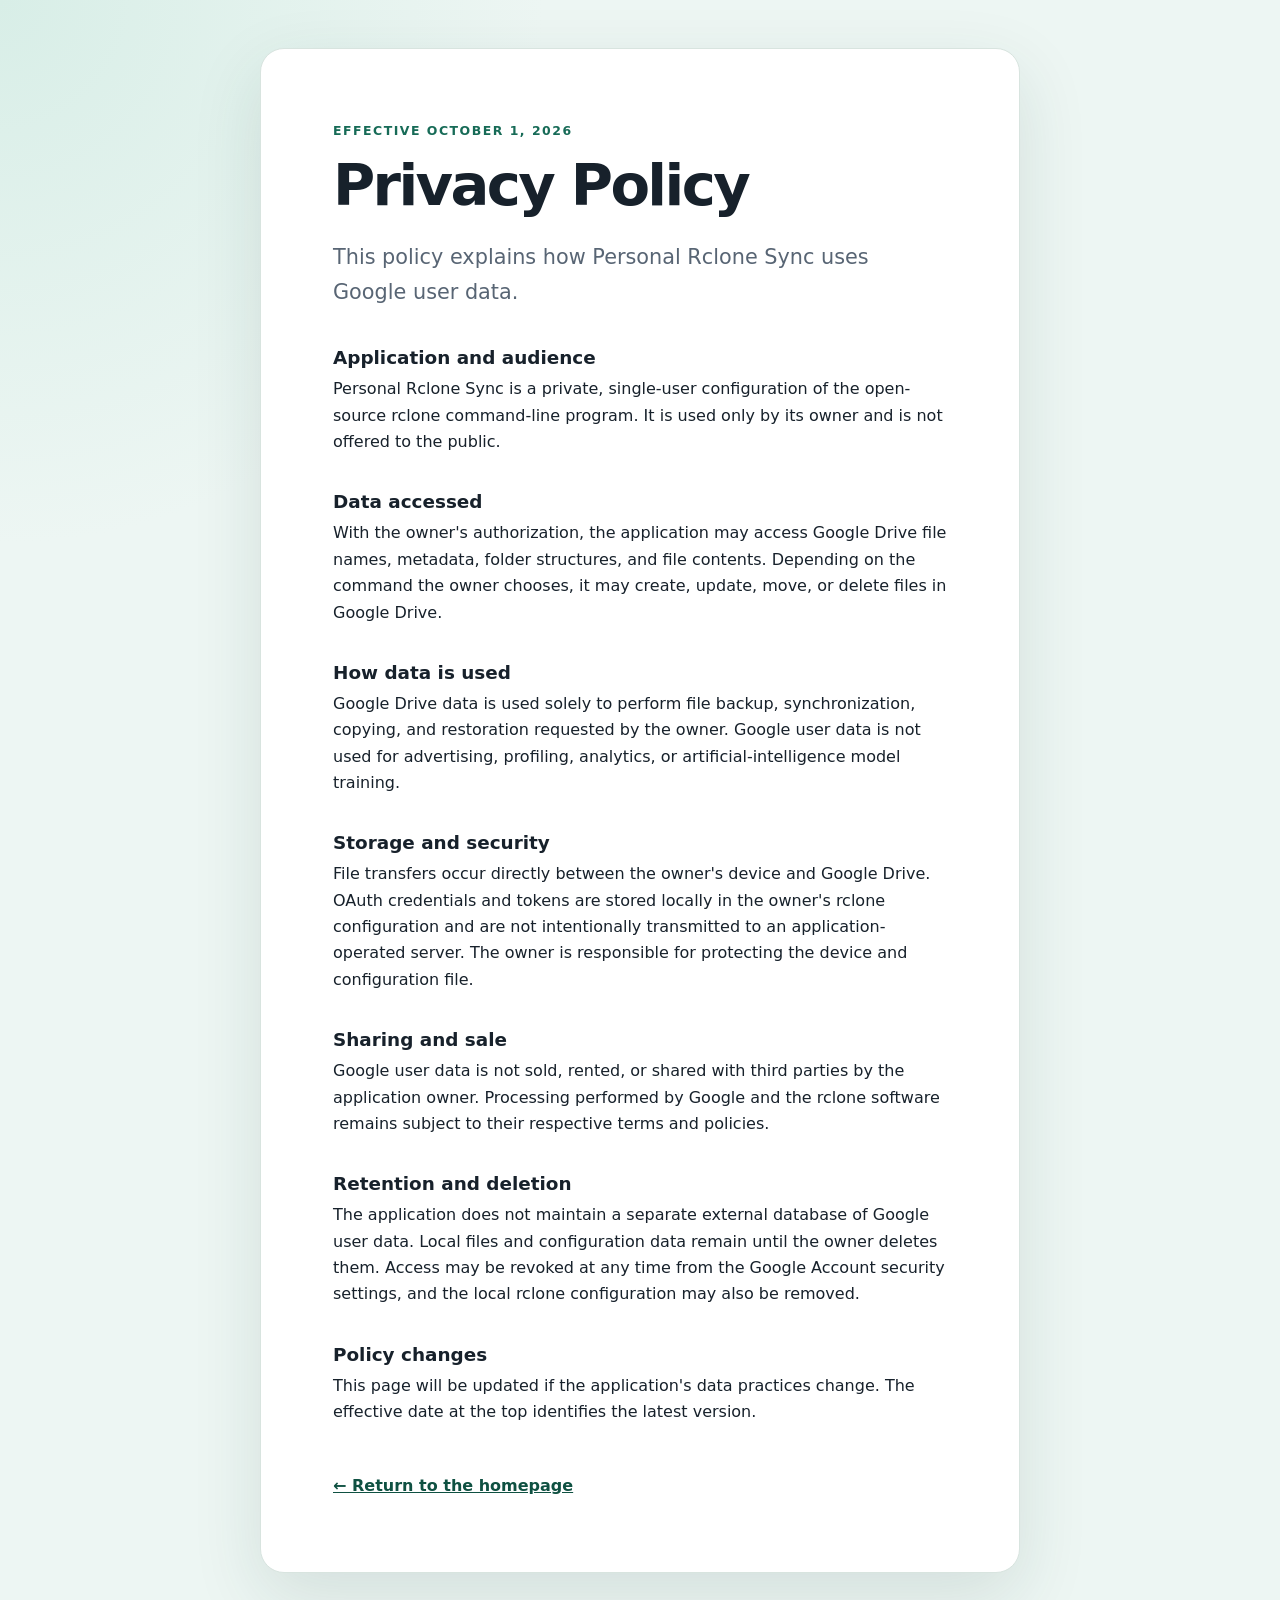
==== privacy.html @ 217add12 "Create personal rclone OAuth information site" ====
<!doctype html>
<html lang="en">
<head>
  <meta charset="utf-8">
  <meta name="viewport" content="width=device-width, initial-scale=1">
  <meta name="description" content="Privacy policy for Personal Rclone Sync.">
  <title>Privacy Policy — Personal Rclone Sync</title>
  <link rel="stylesheet" href="styles.css">
</head>
<body>
  <main class="card policy">
    <p class="eyebrow">Effective October 1, 2026</p>
    <h1>Privacy Policy</h1>
    <p class="lead">This policy explains how Personal Rclone Sync uses Google user data.</p>

    <section>
      <h2>Application and audience</h2>
      <p>
        Personal Rclone Sync is a private, single-user configuration of the
        open-source rclone command-line program. It is used only by its owner
        and is not offered to the public.
      </p>
    </section>

    <section>
      <h2>Data accessed</h2>
      <p>
        With the owner's authorization, the application may access Google Drive
        file names, metadata, folder structures, and file contents. Depending
        on the command the owner chooses, it may create, update, move, or delete
        files in Google Drive.
      </p>
    </section>

    <section>
      <h2>How data is used</h2>
      <p>
        Google Drive data is used solely to perform file backup,
        synchronization, copying, and restoration requested by the owner.
        Google user data is not used for advertising, profiling, analytics, or
        artificial-intelligence model training.
      </p>
    </section>

    <section>
      <h2>Storage and security</h2>
      <p>
        File transfers occur directly between the owner's device and Google
        Drive. OAuth credentials and tokens are stored locally in the owner's
        rclone configuration and are not intentionally transmitted to an
        application-operated server. The owner is responsible for protecting
        the device and configuration file.
      </p>
    </section>

    <section>
      <h2>Sharing and sale</h2>
      <p>
        Google user data is not sold, rented, or shared with third parties by
        the application owner. Processing performed by Google and the rclone
        software remains subject to their respective terms and policies.
      </p>
    </section>

    <section>
      <h2>Retention and deletion</h2>
      <p>
        The application does not maintain a separate external database of
        Google user data. Local files and configuration data remain until the
        owner deletes them. Access may be revoked at any time from the Google
        Account security settings, and the local rclone configuration may also
        be removed.
      </p>
    </section>

    <section>
      <h2>Policy changes</h2>
      <p>
        This page will be updated if the application's data practices change.
        The effective date at the top identifies the latest version.
      </p>
    </section>

    <a class="text-link" href="index.html">← Return to the homepage</a>
  </main>
</body>
</html>
---- styles.css ----
:root {
  color-scheme: light;
  --ink: #17212b;
  --muted: #586574;
  --paper: #ffffff;
  --wash: #edf6f3;
  --accent: #176b57;
  --accent-dark: #0f5142;
  --line: #d8e4df;
}

* {
  box-sizing: border-box;
}

body {
  min-height: 100vh;
  margin: 0;
  padding: 48px 20px;
  display: grid;
  place-items: center;
  color: var(--ink);
  background:
    radial-gradient(circle at top left, #d8eee7 0, transparent 34rem),
    var(--wash);
  font-family: ui-sans-serif, system-ui, -apple-system, BlinkMacSystemFont, "Segoe UI", sans-serif;
  line-height: 1.65;
}

.card {
  width: min(100%, 760px);
  padding: clamp(32px, 7vw, 72px);
  border: 1px solid var(--line);
  border-radius: 24px;
  background: var(--paper);
  box-shadow: 0 24px 70px rgba(28, 66, 56, 0.12);
}

.eyebrow {
  margin: 0 0 10px;
  color: var(--accent);
  font-size: 0.78rem;
  font-weight: 750;
  letter-spacing: 0.12em;
  text-transform: uppercase;
}

h1,
h2 {
  line-height: 1.18;
}

h1 {
  margin: 0;
  font-size: clamp(2.3rem, 8vw, 4.3rem);
  letter-spacing: -0.045em;
}

h2 {
  margin: 2.25rem 0 0.45rem;
  font-size: 1.15rem;
}

p {
  margin: 0 0 1rem;
}

.lead {
  margin: 1.3rem 0 2.4rem;
  color: var(--muted);
  font-size: clamp(1.08rem, 3vw, 1.3rem);
}

a {
  color: var(--accent-dark);
}

.button {
  display: inline-block;
  margin-top: 2rem;
  padding: 0.8rem 1.1rem;
  border-radius: 999px;
  color: white;
  background: var(--accent);
  font-weight: 700;
  text-decoration: none;
}

.button:hover,
.button:focus-visible {
  background: var(--accent-dark);
}

.text-link {
  display: inline-block;
  margin-top: 2rem;
  font-weight: 700;
}

.policy h1 {
  font-size: clamp(2.2rem, 7vw, 3.6rem);
}

@media (max-width: 520px) {
  body {
    padding: 0;
    place-items: stretch;
  }

  .card {
    min-height: 100vh;
    border: 0;
    border-radius: 0;
    box-shadow: none;
  }
}
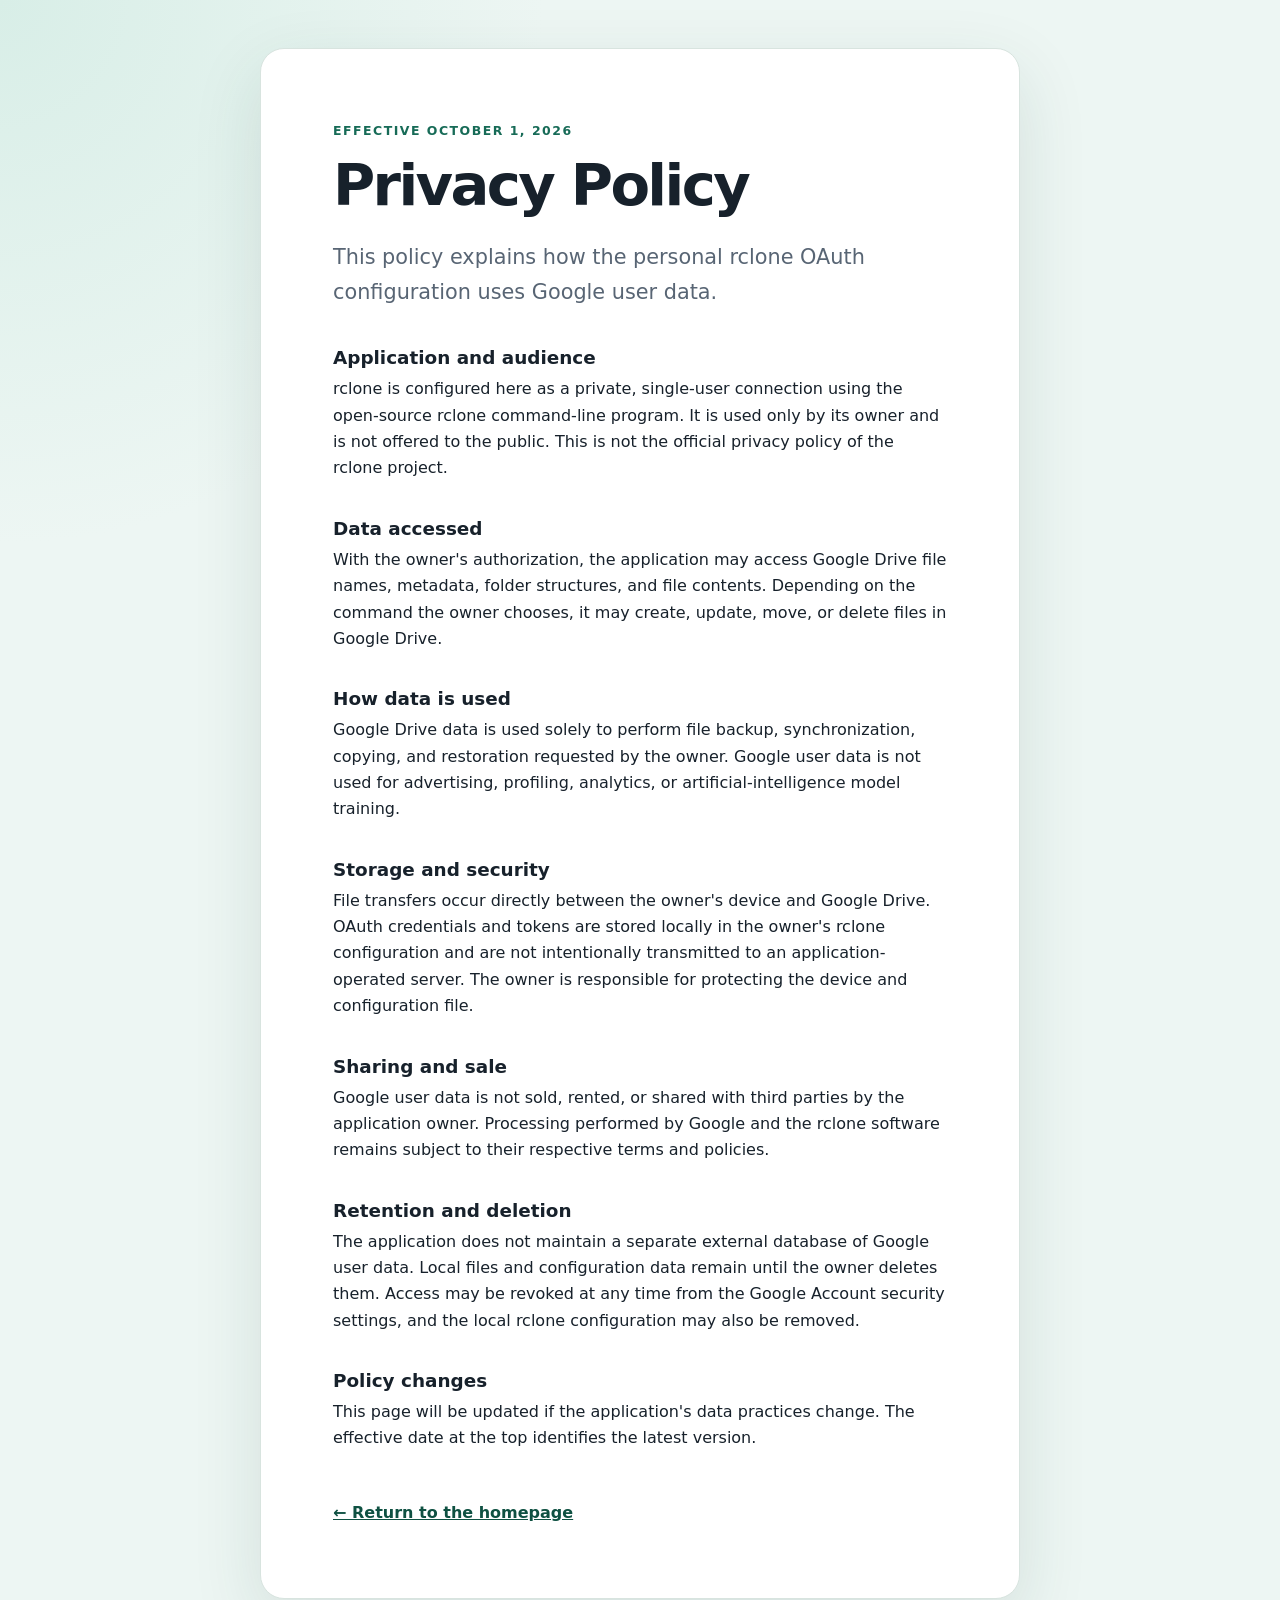
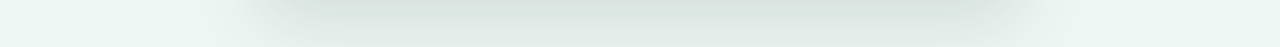
==== commit a9147eae: "Match OAuth app name on public pages" ====
--- a/privacy.html
+++ b/privacy.html
@@ -3,22 +3,23 @@
 <head>
   <meta charset="utf-8">
   <meta name="viewport" content="width=device-width, initial-scale=1">
-  <meta name="description" content="Privacy policy for Personal Rclone Sync.">
-  <title>Privacy Policy — Personal Rclone Sync</title>
+  <meta name="description" content="Privacy policy for the personal rclone OAuth configuration.">
+  <title>Privacy Policy — rclone</title>
   <link rel="stylesheet" href="styles.css">
 </head>
 <body>
   <main class="card policy">
     <p class="eyebrow">Effective October 1, 2026</p>
     <h1>Privacy Policy</h1>
-    <p class="lead">This policy explains how Personal Rclone Sync uses Google user data.</p>
+    <p class="lead">This policy explains how the personal rclone OAuth configuration uses Google user data.</p>
 
     <section>
       <h2>Application and audience</h2>
       <p>
-        Personal Rclone Sync is a private, single-user configuration of the
-        open-source rclone command-line program. It is used only by its owner
-        and is not offered to the public.
+        rclone is configured here as a private, single-user connection using
+        the open-source rclone command-line program. It is used only by its
+        owner and is not offered to the public. This is not the official
+        privacy policy of the rclone project.
       </p>
     </section>
 
